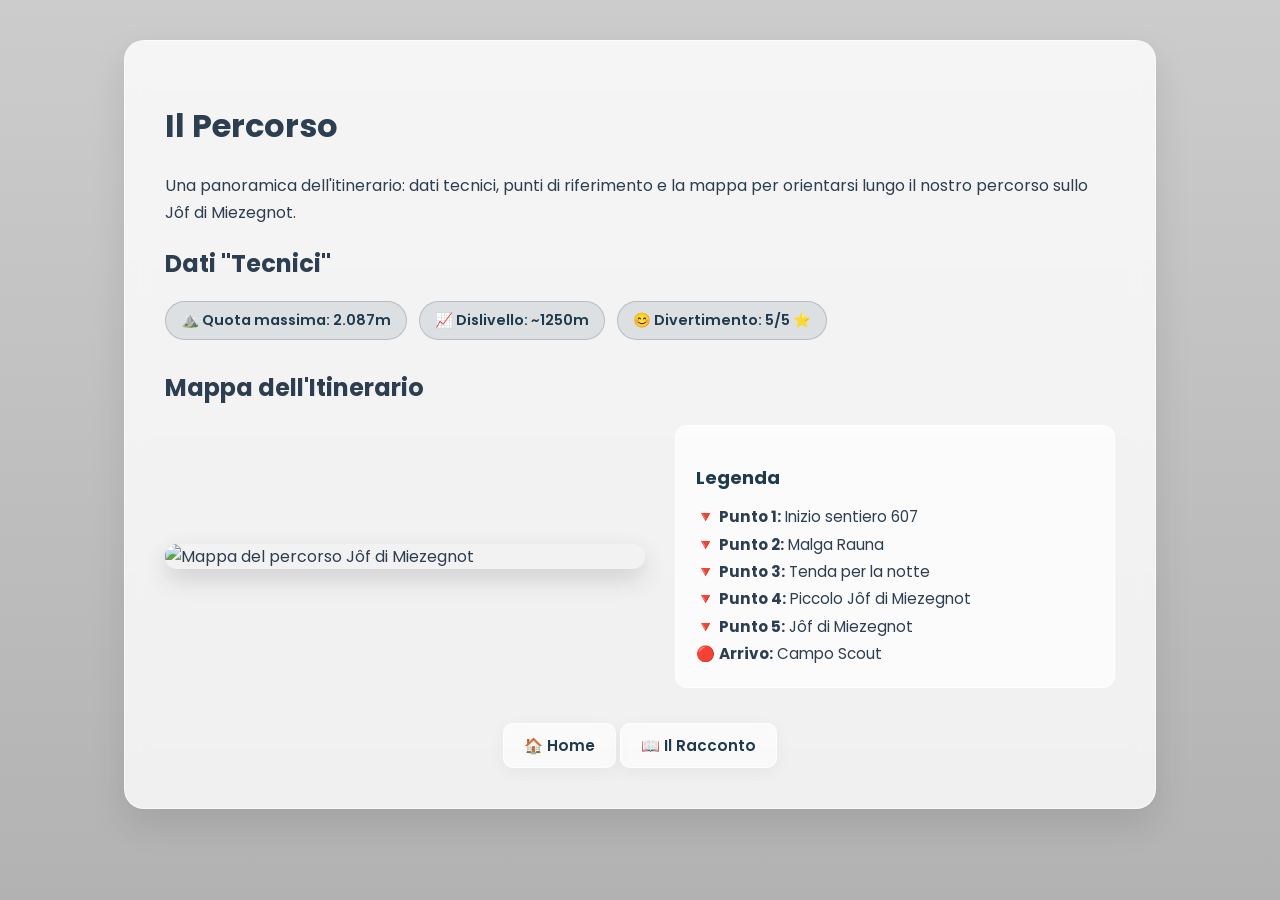
==== percorso.html @ 5e6c7a90 "Add files via upload" ====
<!DOCTYPE html>
<html lang="it">
<head>
    <meta charset="UTF-8">
    <meta name="viewport" content="width=device-width, initial-scale=1.0">
    <title>Il Percorso - Jôf di Miezegnot</title>
    <link rel="stylesheet" href="stilePagine1.css"> <!-- Il tuo CSS condiviso -->
</head>
<body>

    <!-- UNICA GRANDE BOX CENTRALE -->
    <div class="sezione-galleria box-percorso-principale">
        
        <!-- Titolo e descrizione -->
        <h1>Il Percorso</h1>
        <p class="descrizione-testo">
            Una panoramica dell'itinerario: dati tecnici, punti di riferimento e la mappa per orientarsi lungo il nostro percorso sullo Jôf di Miezegnot.
        </p>

        <h2>Dati "Tecnici"</h2>
        <div class="dati-grid-sinistra">
            <span class="badge-dato">⛰️ Quota massima: 2.087m</span>
            <span class="badge-dato">📈 Dislivello: ~1250m</span>
            <span class="badge-dato">😊 Divertimento: 5/5 ⭐</span>
        </div>

        <h2>Mappa dell'Itinerario</h2>

        <!-- MAPPA E LEGENDA AFFIANCATE DENTRO LA STESSA BOX -->
        <div class="mappa-legenda-align">
            <img src="immagini/mapppa.jpg" alt="Mappa del percorso Jôf di Miezegnot" class="foto-galleria-mappa">
            
            <div class="legenda-lato">
                <h3>Legenda</h3>
                <ul class="legenda-lista">
                    <li>🔻 <strong>Punto 1:</strong> Inizio sentiero 607</li>
                    <li>🔻 <strong>Punto 2:</strong> Malga Rauna</li>
                    <li>🔻 <strong>Punto 3:</strong> Tenda per la notte</li>
                    <li>🔻 <strong>Punto 4:</strong> Piccolo Jôf di Miezegnot</li>
                    <li>🔻 <strong>Punto 5:</strong> Jôf di Miezegnot</li>
                    <li>🔴 <strong>Arrivo:</strong> Campo Scout</li>
                </ul>
            </div>
        </div>

        <!-- Pulsante di ritorno -->
        <div style="text-align: center; margin-top: 35px;">

            <a href="index.html" class="btn-ritorno">🏠 Home</a>
            <a href="racconto.html" class="btn-ritorno">📖 Il Racconto</a>
        </div>

    </div>

</body>
</html>
---- stilePagine1.css ----
@import url('https://fonts.googleapis.com/css2?family=Poppins:wght@300;400;600&display=swap');

/* Proprietà corpo principale*/
body {
  font-family: 'Poppins', sans-serif;
  background: 
    linear-gradient(rgba(0, 0, 0, 0.2), rgba(0, 0, 0, 0.3)), 
    url('immagini/sfondo1.jpg');
  background-size: cover;
  background-position: center;
  background-attachment: fixed;
  color: #2c3e50;
}

p {
  font-size: 1rem; 
  line-height: 1.7;
  color: #2c3e50;
}

/* Griglia per i dati */
.dati-grid {
  display: flex;
  justify-content: center;
  gap: 15px;
  flex-wrap: wrap;
  margin-top: 15px;
}

.badge-dato {
  background: rgba(30, 58, 76, 0.1);
  color: #1e3a4c;
  padding: 8px 15px;
  border-radius: 20px;
  font-weight: 600;
  font-size: 0.9rem;
  border: 1px solid rgba(30, 58, 76, 0.2);
}

.box-percorso-principale {
  max-width: 950px;
  margin: 40px auto;
  padding: 40px;
  text-align: left !important; 
  background: rgba(255, 255, 255, 0.8) !important;
  backdrop-filter: blur(10px);
  border: 1px solid rgba(255, 255, 255, 0.6);
  border-radius: 20px;
  box-shadow: 0 15px 35px rgba(0, 0, 0, 0.1);
}


.descrizione-testo {
  text-align: left;
  margin-bottom: 20px;
}

.dati-grid-sinistra {
  display: flex;
  justify-content: flex-start;
  gap: 12px;
  flex-wrap: wrap;
  margin-bottom: 30px;
}

.mappa-legenda-align {
  display: flex;
  align-items: center; 
  gap: 30px;
  flex-wrap: wrap;
  margin-top: 20px;
}

.foto-galleria-mappa {
  max-width: 480px;
  width: 100%;
  height: auto;
  border-radius: 12px;
  box-shadow: 0 10px 25px rgba(0, 0, 0, 0.15);  
}


.legenda-lato {
  background: rgba(255, 255, 255, 0.7);
  padding: 20px;
  border-radius: 12px;
  border: 1px solid rgba(255, 255, 255, 0.9);
  flex: 1;
  min-width: 220px;
}

.legenda-lato h3 {
  font-size: 18px;
  margin-bottom: 12px;
  color: #1e3a4c;
}

.legenda-lista {
  list-style: none;
  padding: 0;
  margin: 0;
  font-size: 0.95rem;
  color: #2c3e50;
  line-height: 1.8;
}
.btn-ritorno {
  display: inline-block;
  padding: 10px 20px;
  background: rgba(255, 255, 255, 0.6);
  color: #1e3a4c;
  text-decoration: none;
  border: 1px solid rgba(255, 255, 255, 0.8);
  border-radius: 10px;
  font-weight: 600;
  font-size: 0.95rem;
  transition: all 0.3s ease;
  box-shadow: 0 4px 15px rgba(0, 0, 0, 0.05);
}

.btn-ritorno:hover {
  background: #1e3a4c;
  color: white;
  border-color: #1e3a4c;
  transform: translateY(-2px);
}

.capitolo-box {
  margin-top: 40px;
  padding-top: 30px;
  border-top: 1px solid rgba(30, 58, 76, 0.15); 
  text-align: left;
}

.capitolo-box h2 {
  color: #1e3a4c;
  font-size: 22px;
  margin-bottom: 15px;
}

.capitolo-box p {
  margin-bottom: 15px;
  line-height: 1.7;
  color: #2c3e50;
}


.foto-capitolo-container {
  margin: 20px 0;
  text-align: center;
}

.foto-capitolo {
  max-width: 100%;
  width: 500px;
  height: auto;
  border-radius: 12px;
  box-shadow: 0 8px 20px rgba(0, 0, 0, 0.12);
}


.didascalia {
  display: block;
  font-size: 0.85rem;
  color: #556875;
  font-style: italic;
  margin-top: 8px;
}
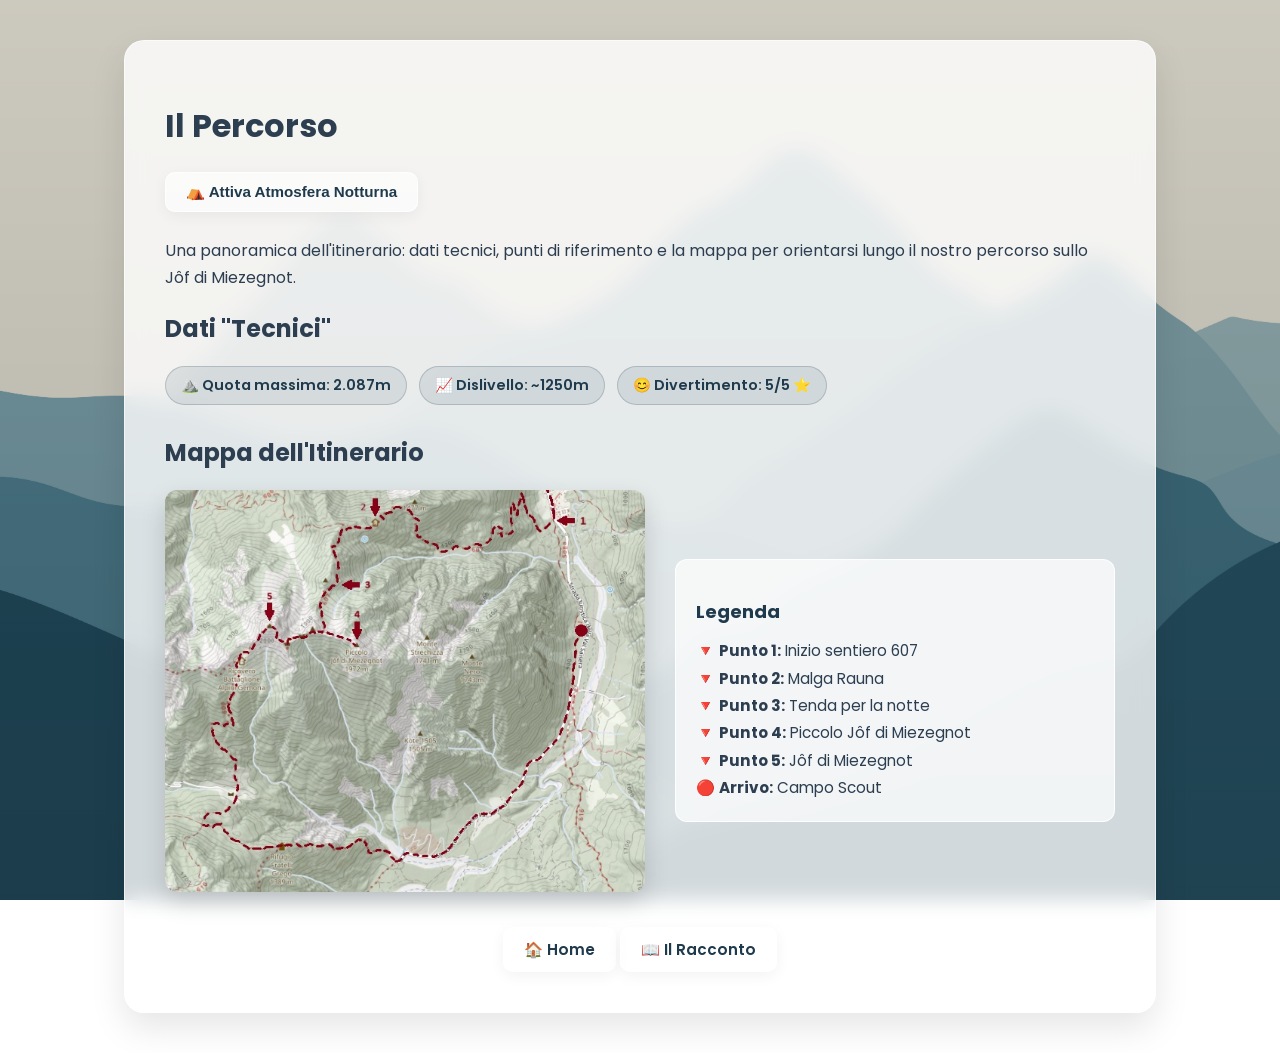
==== commit 58e63e53: "Update percorso.html" ====
--- a/percorso.html
+++ b/percorso.html
@@ -13,6 +13,11 @@
         
         <!-- Titolo e descrizione -->
         <h1>Il Percorso</h1>
+
+        <div style="margin-bottom: 25px;">
+            <button id="btn-notte" class="btn-ritorno">⛺ Attiva Atmosfera Notturna</button>
+        </div>
+        
         <p class="descrizione-testo">
             Una panoramica dell'itinerario: dati tecnici, punti di riferimento e la mappa per orientarsi lungo il nostro percorso sullo Jôf di Miezegnot.
         </p>
@@ -51,6 +56,20 @@
         </div>
 
     </div>
+    <!-- SCRIPT JAVASCRIPT PER LA MODALITÀ NOTTE -->
+    <script>
+        const btnNotte = document.getElementById('btn-notte');
+        
+        btnNotte.addEventListener('click', function() {
+            document.body.classList.toggle('modo-notte');
+            
+            if (document.body.classList.contains('modo-notte')) {
+                btnNotte.textContent = "☀️ Torna alla luce del giorno";
+            } else {
+                btnNotte.textContent = "⛺ Attiva Atmosfera Notturna";
+            }
+        });
+    </script>
 
 </body>
-</html>+</html>
